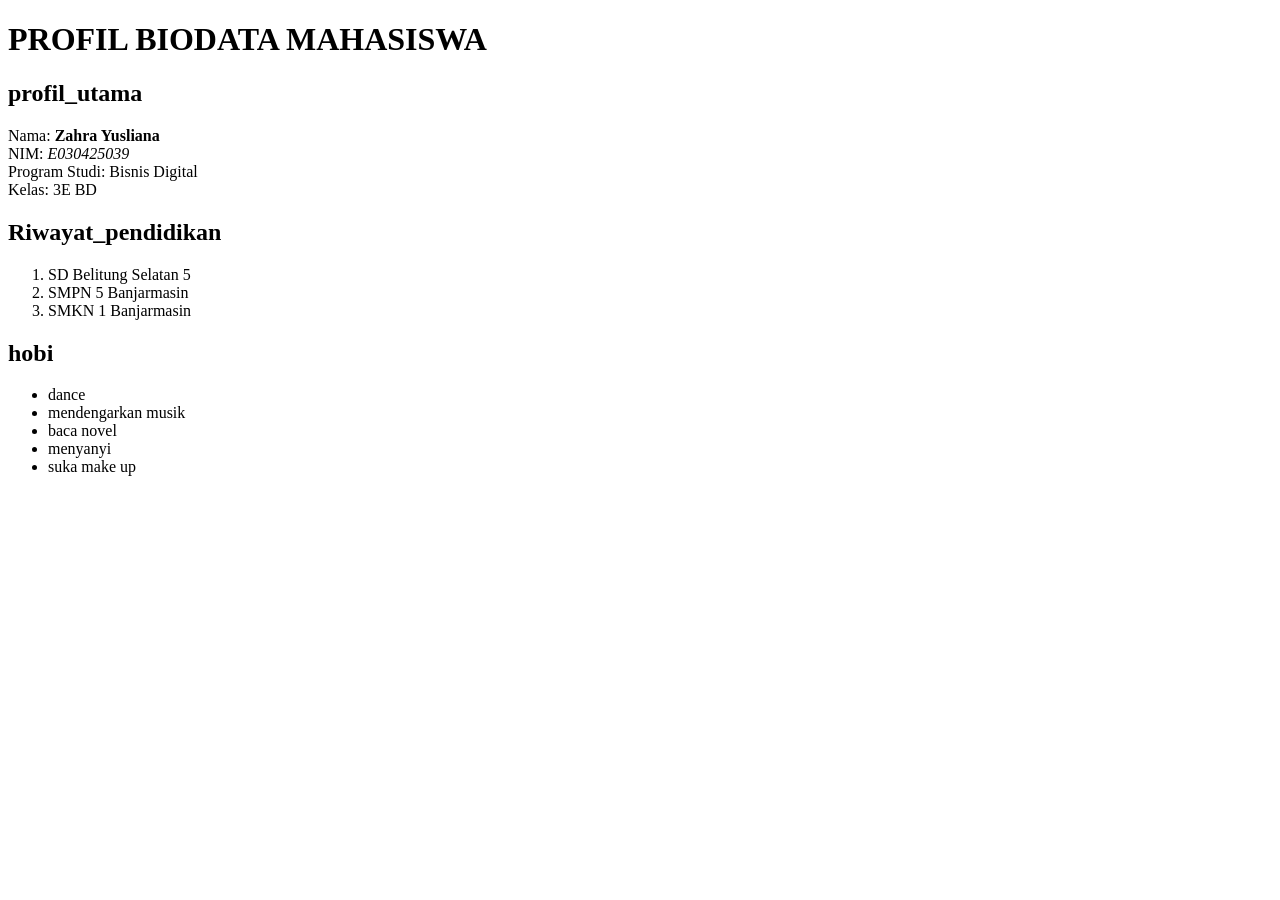
==== biodata.html @ 6841bb98 "Pertemuan 3" ====
<!DOCTYPE html>
<html lang="en">
<head>
    <meta charset="UTF-8">
    <meta name="viewport" content="width=device-width, initial-scale=1.0">
    <title>Document</title>
</head>
<body>
    <h1>PROFIL BIODATA MAHASISWA</h1>
    <div>
        <!-- ini profil utama -->
        <p>
            <h2>profil_utama</h2>
            <span>Nama:</span> <strong> Zahra Yusliana </strong> <br>
            <span>NIM:</span> <em> E030425039 </em> <br>
            <span>Program Studi:</span> Bisnis Digital <br>
            <span>Kelas:</span> 3E BD <br>
        </p>
    </div>
    <div>
        <!-- ini riwayat pendidikan -->
            <h2>Riwayat_pendidikan</h2>
        <ol>
            <li>SD Belitung Selatan 5</li>
            <li>SMPN 5 Banjarmasin</li>
            <li>SMKN 1 Banjarmasin</li>
        </ol>
    </div>
    <div>
        <!-- ini hobi saya -->
            <h2>hobi</h2>
        <ul>
            <li>dance</li>
            <li>mendengarkan musik</li>
            <li>baca novel</li>
            <li>menyanyi</li>
            <li>suka make up</li>
        </ul>
    </div>
</body>
</html>
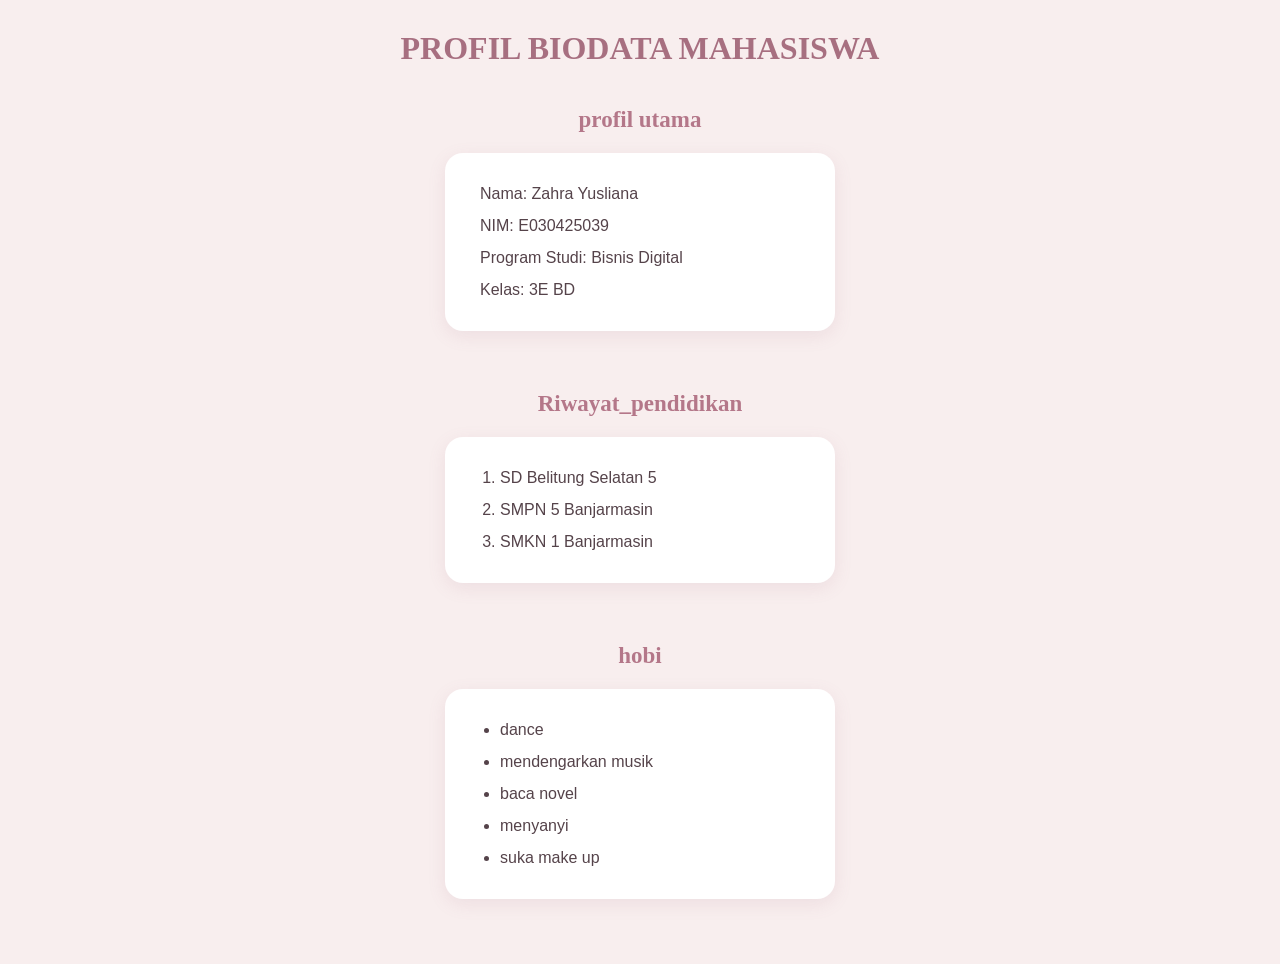
==== commit d15109af: "profil baru" ====
--- a/biodata.html
+++ b/biodata.html
@@ -4,23 +4,24 @@
     <meta charset="UTF-8">
     <meta name="viewport" content="width=device-width, initial-scale=1.0">
     <title>Document</title>
+    <link rel="stylesheet" href="style biodata.css">
 </head>
 <body>
     <h1>PROFIL BIODATA MAHASISWA</h1>
     <div>
         <!-- ini profil utama -->
-        <p>
-            <h2>profil_utama</h2>
-            <span>Nama:</span> <strong> Zahra Yusliana </strong> <br>
-            <span>NIM:</span> <em> E030425039 </em> <br>
-            <span>Program Studi:</span> Bisnis Digital <br>
-            <span>Kelas:</span> 3E BD <br>
+        <h2>profil utama</h2>
+        <p class="card"> 
+            <span>Nama: </span>Zahra Yusliana<br>
+            <span>NIM: </span>E030425039<br>
+            <span>Program Studi: </span> Bisnis Digital <br>
+            <span>Kelas: </span> 3E BD <br>
         </p>
     </div>
     <div>
         <!-- ini riwayat pendidikan -->
-            <h2>Riwayat_pendidikan</h2>
-        <ol>
+        <h2>Riwayat_pendidikan</h2>
+        <ol class="card">
             <li>SD Belitung Selatan 5</li>
             <li>SMPN 5 Banjarmasin</li>
             <li>SMKN 1 Banjarmasin</li>
@@ -28,8 +29,8 @@
     </div>
     <div>
         <!-- ini hobi saya -->
-            <h2>hobi</h2>
-        <ul>
+        <h2>hobi</h2>
+        <ul class="card">
             <li>dance</li>
             <li>mendengarkan musik</li>
             <li>baca novel</li>
--- a/style biodata.css
+++ b/style biodata.css
@@ -0,0 +1,95 @@
+/* RESET */
+* {
+    margin: 0;
+    padding: 0;
+    box-sizing: border-box;
+}
+
+/* BODY */
+body {
+    font-family: 'Segoe UI', sans-serif;
+    background-color: #f8eeee;
+    color: #55434a;
+    padding: 30px;
+    text-align: center;
+}
+
+/* JUDUL UTAMA */
+h1 {
+    font-family: Georgia, serif;
+    color: #a76f80;
+    font-size: 32px;
+    margin-bottom: 40px;
+}
+
+/* JUDUL BAGIAN */
+h2 {
+    font-family: Georgia, serif;
+    color: #b47789;
+    font-size: 23px;
+    margin-top: 25px;
+    margin-bottom: 20px;
+    text-align: center;
+}
+
+/* BAGIAN KONTEN */
+body>div {
+    text-align: center;
+}
+
+/* KOTAK PUTIH */
+.card {
+    display: inline-block;
+    width: 390px;
+    max-width: 100%;
+    background-color: white;
+    padding: 25px 35px;
+    border-radius: 18px;
+    margin-bottom: 35px;
+    font-size: 16px;
+    line-height: 2;
+    text-align: left;
+    box-shadow: 0 5px 18px rgba(167, 111, 128, 0.12);
+}
+
+/* DAFTAR PENDIDIKAN DAN HOBI */
+ol.card,
+ul.card {
+    padding-left: 55px;
+}
+
+/* TEKS TEBAL */
+strong {
+    color: #a76f80;
+}
+
+/* TEKS MIRING */
+em {
+    color: #b47789;
+}
+
+/* RESPONSIVE */
+@media (max-width: 600px) {
+    body {
+        padding: 20px;
+    }
+
+    h1 {
+        font-size: 25px;
+    }
+
+    h2 {
+        font-size: 20px;
+    }
+
+    .card {
+        width: 100%;
+        font-size: 14px;
+        padding: 20px;
+    }
+
+    ol.card,
+    ul.card {
+        padding-left: 40px;
+    }
+}
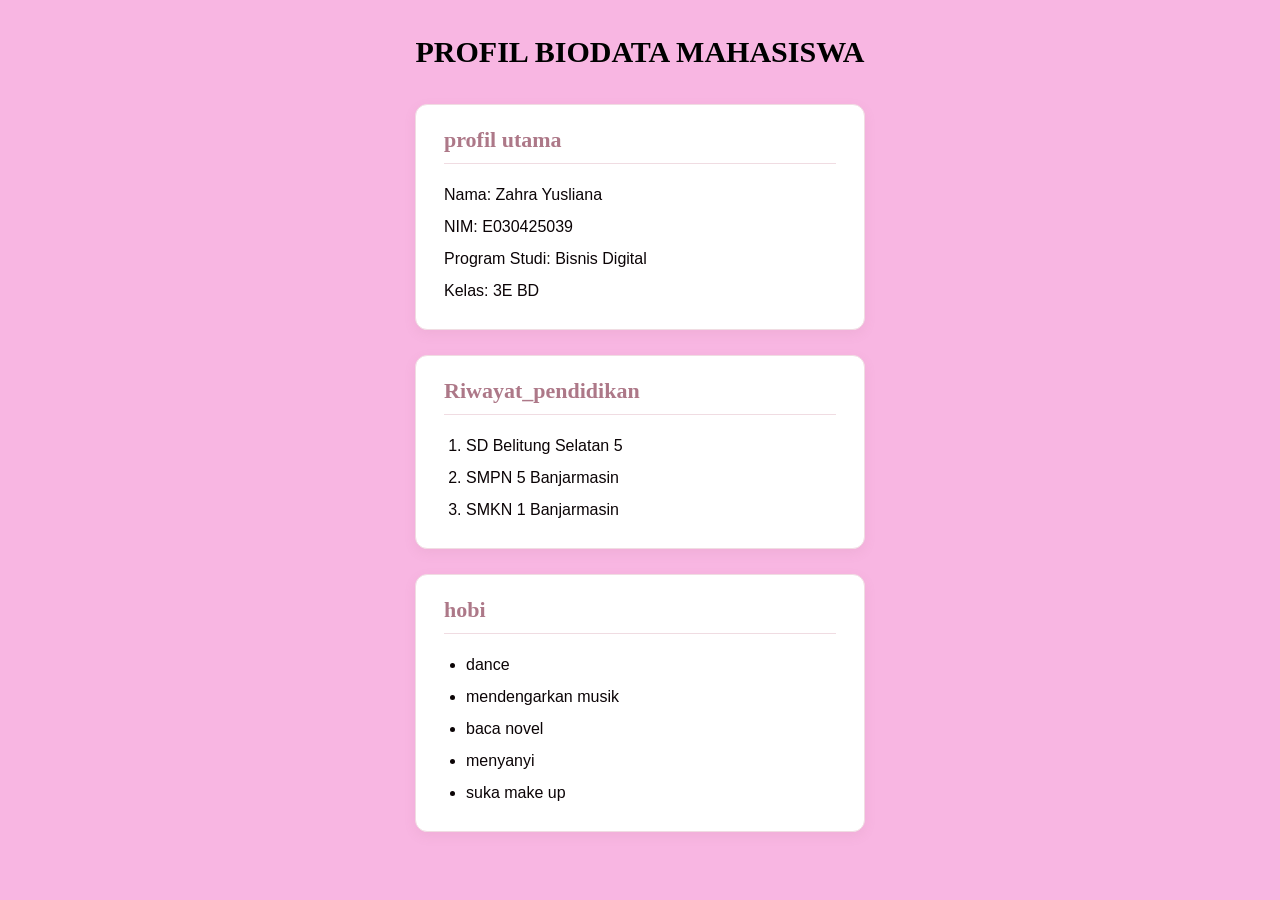
==== commit cd9c9bbb: "profil baru" ====
--- a/biodata.html
+++ b/biodata.html
@@ -1,36 +1,38 @@
 <!DOCTYPE html>
 <html lang="en">
+
 <head>
     <meta charset="UTF-8">
     <meta name="viewport" content="width=device-width, initial-scale=1.0">
     <title>Document</title>
-    <link rel="stylesheet" href="style biodata.css">
+    <link rel="stylesheet" href="stylebiodata.css">
 </head>
+
 <body>
     <h1>PROFIL BIODATA MAHASISWA</h1>
-    <div>
+    <div class="card">
         <!-- ini profil utama -->
         <h2>profil utama</h2>
-        <p class="card"> 
+        <p>
             <span>Nama: </span>Zahra Yusliana<br>
             <span>NIM: </span>E030425039<br>
             <span>Program Studi: </span> Bisnis Digital <br>
             <span>Kelas: </span> 3E BD <br>
         </p>
     </div>
-    <div>
+    <div class="card">
         <!-- ini riwayat pendidikan -->
         <h2>Riwayat_pendidikan</h2>
-        <ol class="card">
+        <ol>
             <li>SD Belitung Selatan 5</li>
             <li>SMPN 5 Banjarmasin</li>
             <li>SMKN 1 Banjarmasin</li>
         </ol>
     </div>
-    <div>
+    <div class="card">
         <!-- ini hobi saya -->
         <h2>hobi</h2>
-        <ul class="card">
+        <ul>
             <li>dance</li>
             <li>mendengarkan musik</li>
             <li>baca novel</li>
@@ -39,4 +41,5 @@
         </ul>
     </div>
 </body>
+
 </html>
--- a/stylebiodata.css
+++ b/stylebiodata.css
@@ -0,0 +1,90 @@
+/* RESET */
+* {
+    margin: 0;
+    padding: 0;
+    box-sizing: border-box;
+}
+
+/* BACKGROUND */
+body {
+    font-family: 'Segoe UI', sans-serif;
+    background-color: #f8b6e2;
+    color: #0b0406;
+    padding: 35px 20px;
+}
+
+/* JUDUL UTAMA */
+h1 {
+    font-family: Georgia, serif;
+    text-align: center;
+    color: #000000;
+    font-size: 30px;
+    margin-bottom: 35px;
+}
+
+/* KOTAK PUTIH */
+.card {
+    width: 100%;
+    max-width: 450px;
+    background-color: white;
+    padding: 22px 28px;
+    border: 1px solid #f0dce2;
+    border-radius: 12px;
+    margin: 0 auto 25px;
+    box-shadow: 0 4px 12px rgba(167, 111, 128, 0.10);
+}
+
+/* JUDUL DALAM KOTAK */
+.card h2 {
+    font-family: Georgia, serif;
+    color: #ad7888;
+    font-size: 22px;
+    margin-bottom: 15px;
+    padding-bottom: 10px;
+    border-bottom: 1px solid #f0dce2;
+}
+
+/* ISI BIODATA */
+.card p {
+    font-size: 16px;
+    line-height: 2;
+}
+
+/* DAFTAR */
+.card ol,
+.card ul {
+    padding-left: 22px;
+    font-size: 16px;
+    line-height: 2;
+}
+
+/* TEKS TEBAL */
+strong {
+    color: #a66f80;
+}
+
+/* TEKS MIRING */
+em {
+    color: #da6aa0;
+}
+
+/* RESPONSIVE */
+@media (max-width: 600px) {
+    h1 {
+        font-size: 24px;
+    }
+
+    .card {
+        padding: 18px 20px;
+    }
+
+    .card h2 {
+        font-size: 20px;
+    }
+
+    .card p,
+    .card ol,
+    .card ul {
+        font-size: 14px;
+    }
+}
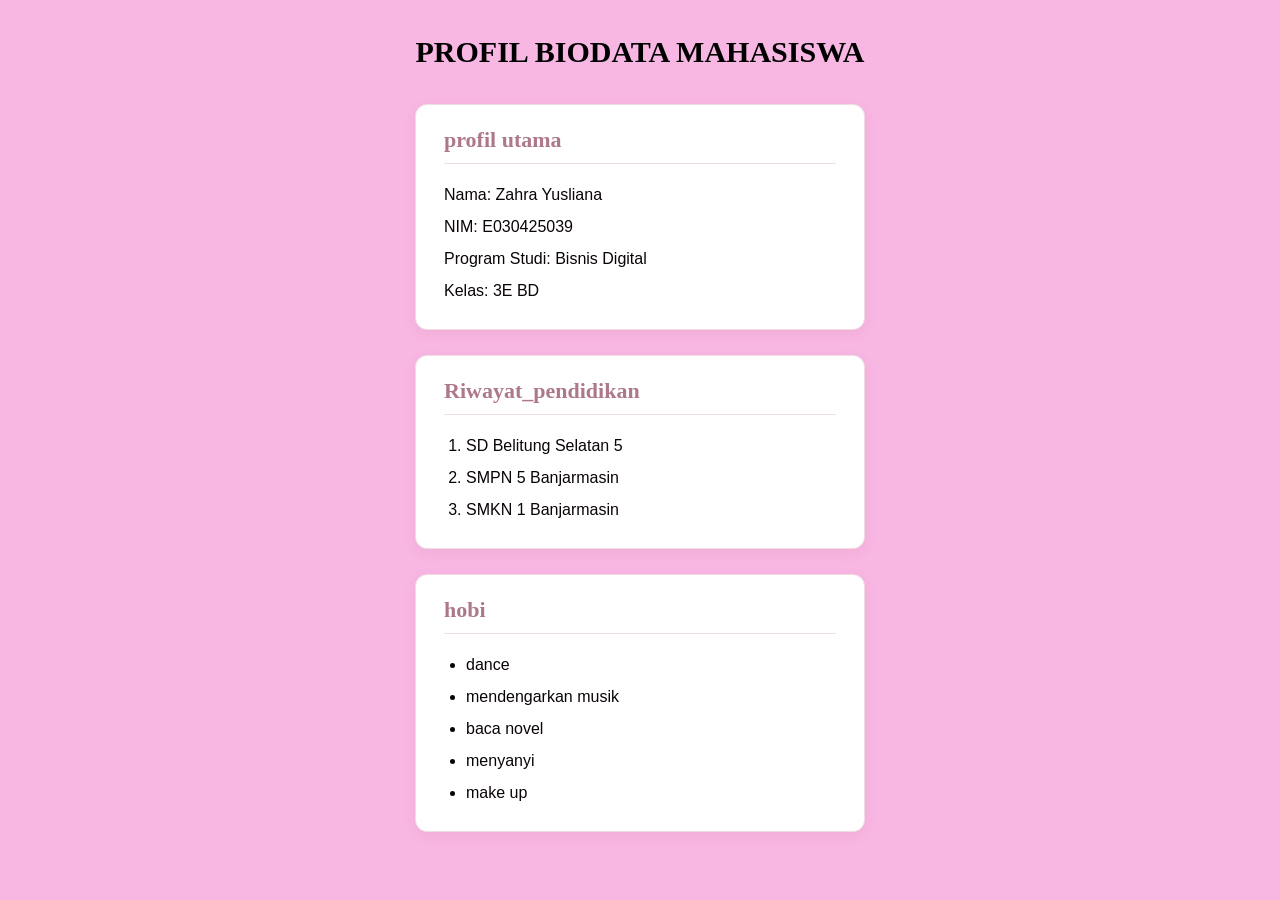
==== commit 50cafbe4: "CSS P" ====
--- a/biodata.html
+++ b/biodata.html
@@ -37,7 +37,7 @@
             <li>mendengarkan musik</li>
             <li>baca novel</li>
             <li>menyanyi</li>
-            <li>suka make up</li>
+            <li>make up</li>
         </ul>
     </div>
 </body>
